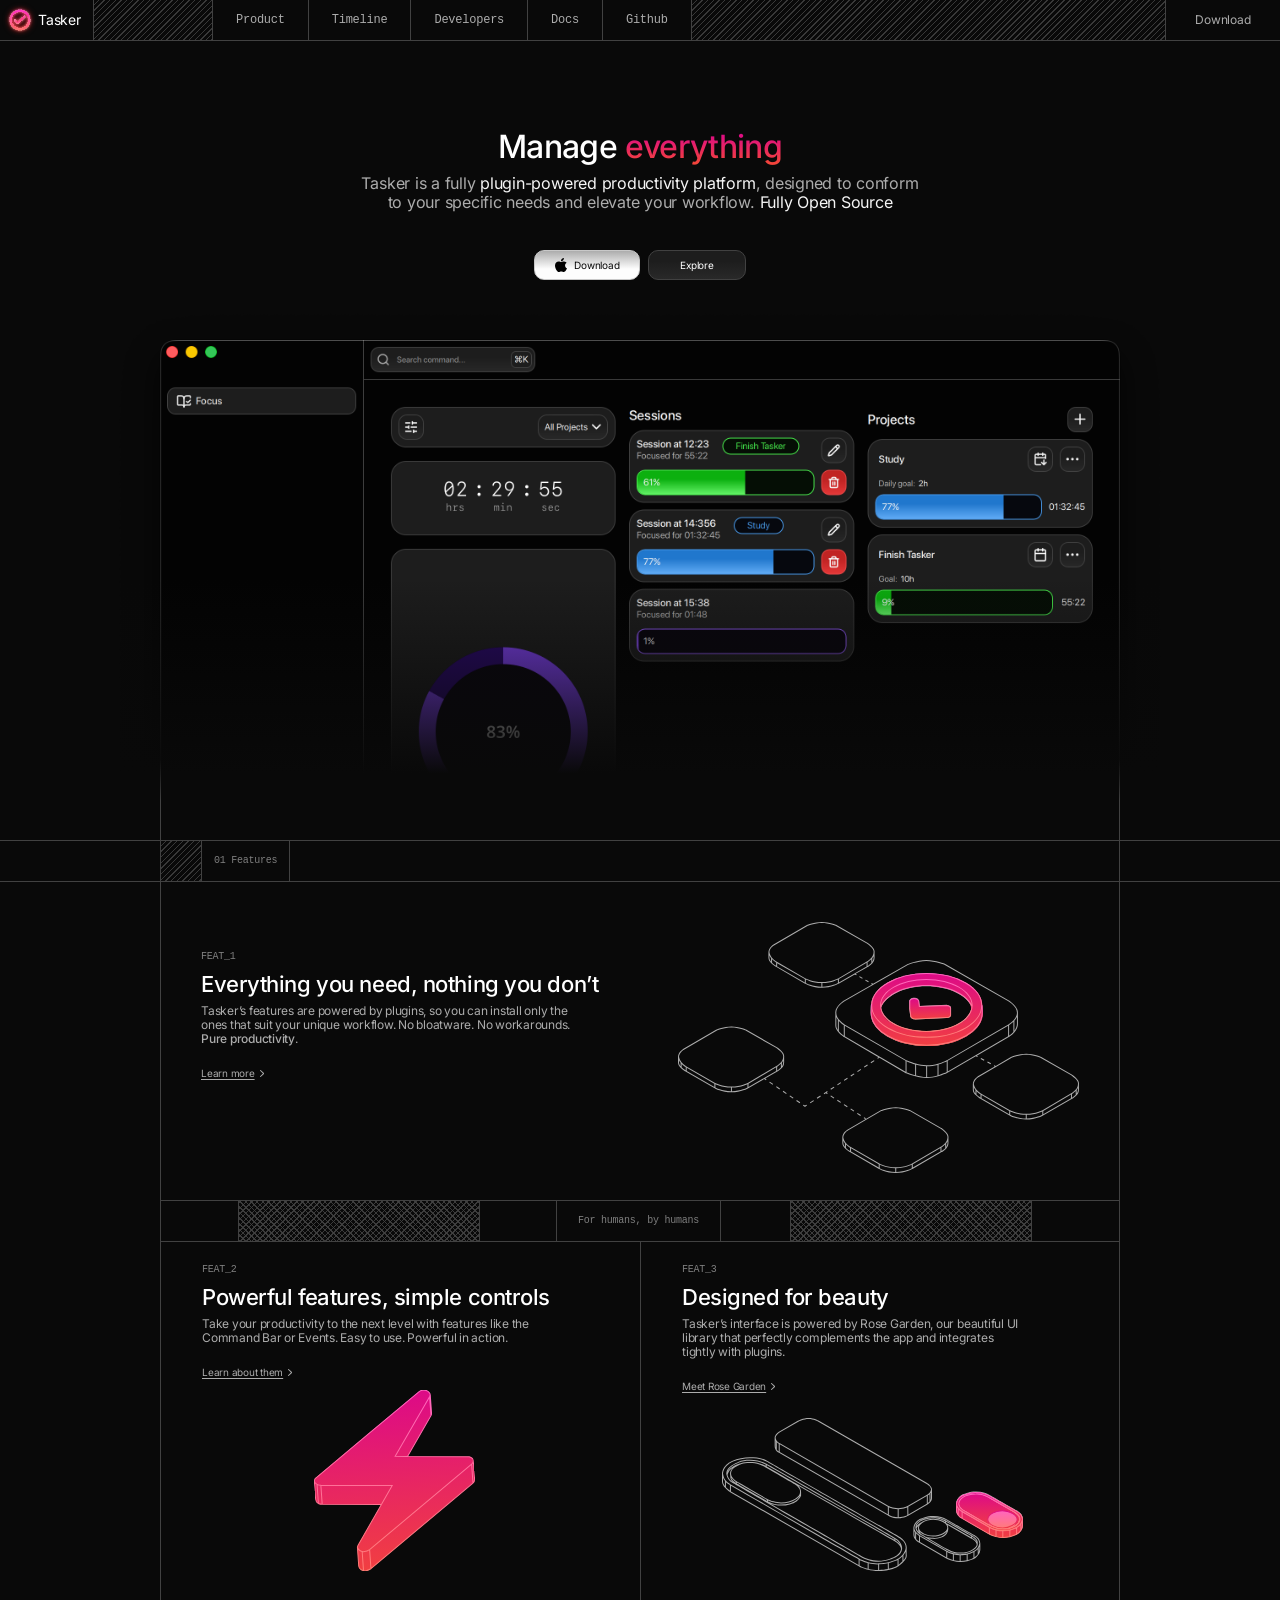
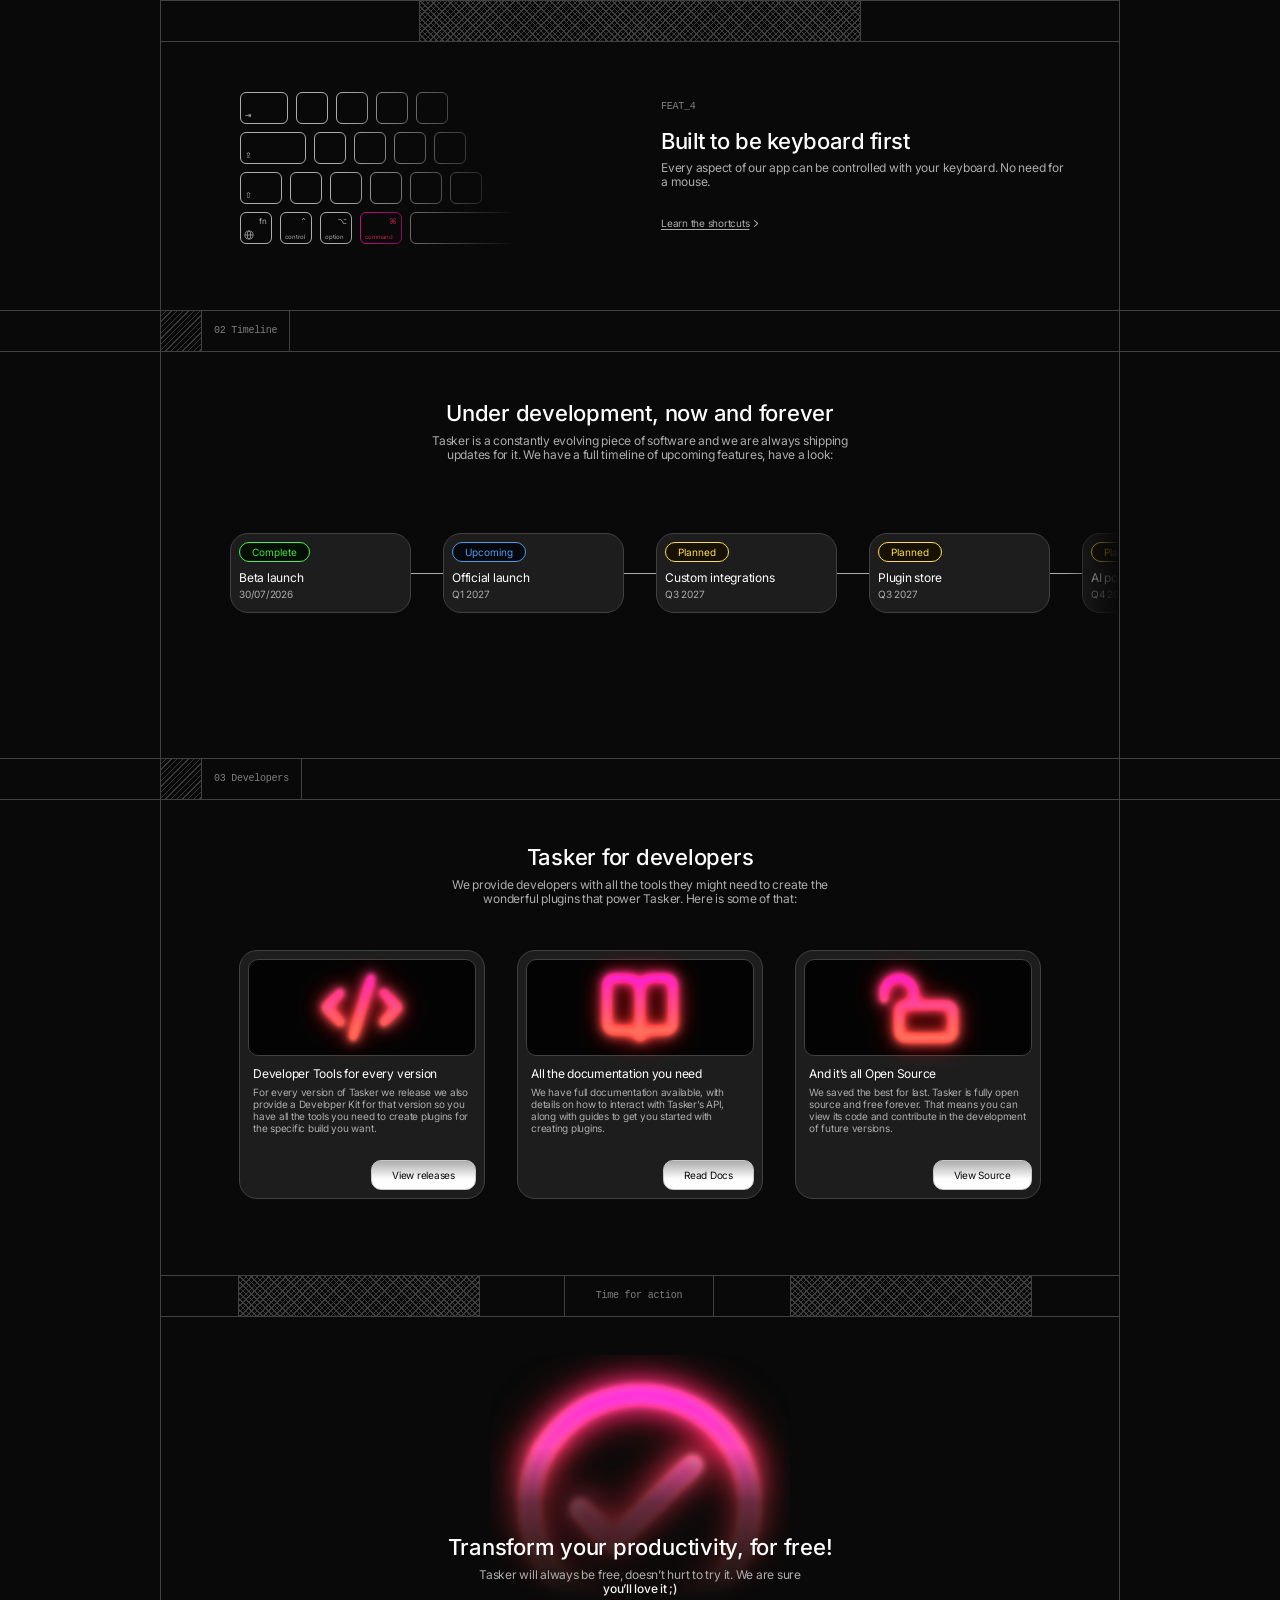
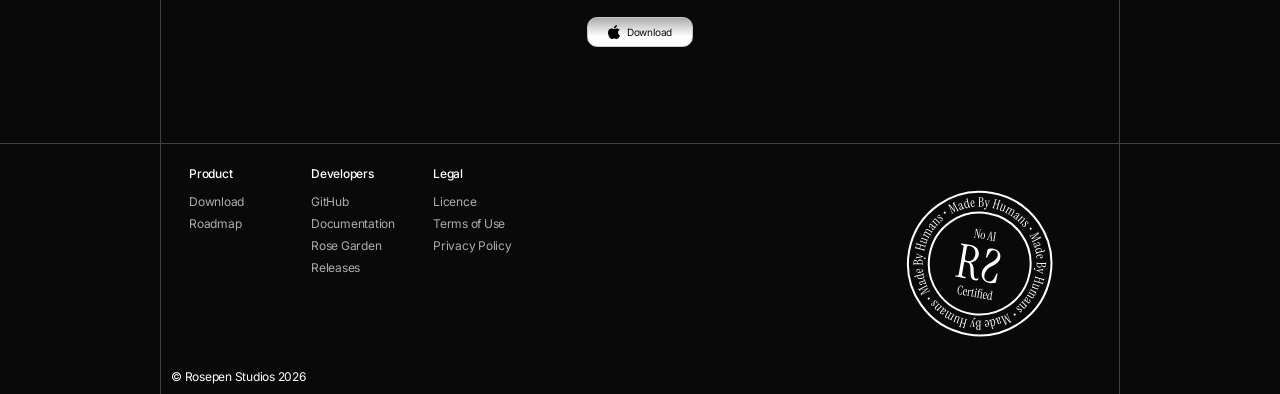
==== index.html @ f55a04af "Website upload" ====
<!doctype html>
<html lang="en">
<head>
<meta charset="utf-8">
<meta name="viewport" content="width=device-width, initial-scale=1">
<title>Tasker – Manage everything</title>
<meta name="description" content="Tasker is a fully plugin-powered, open source productivity platform for macOS. Install only what you need.">
<meta name="theme-color" content="#090909">
<link rel="stylesheet" href="styles.css">
</head>
<body>

<!-- ============ NAVBAR ============ -->
<header class="nav">
  <a class="nav__brand" href="#top" aria-label="Tasker home">
    <span class="glow glow--logo" aria-hidden="true">
      <span class="layer l1"><img src="assets/logo-1.svg" alt=""></span>
      <span class="layer l2"><img src="assets/logo-2.svg" alt=""></span>
      <span class="layer l3"><img src="assets/logo-3.svg" alt=""></span>
    </span>
    <span>Tasker</span>
  </a>
  <span class="nav__hatch nav__hatch--sm hatch-diag" aria-hidden="true"></span>
  <nav class="nav__links" aria-label="Main">
    <a href="#product">Product</a>
    <a href="#timeline">Timeline</a>
    <a href="#developers">Developers</a>
    <a href="https://rosepen-studios.gitbook.io/tasker/" data-todo="docs url">Docs</a>
    <a href="https://github.com/Firepixel85/Tasker-Labs" data-todo="todo">Github</a>
  </nav>
  <span class="nav__hatch hatch-diag" aria-hidden="true"></span>
  <a class="nav__download" href="download.html">Download</a>
</header>

<main id="top">

<!-- ============ HERO ============ -->
<section class="hero">
  <h1 class="hero__title">Manage <span class="grad">everything</span></h1>
  <p class="hero__sub">Tasker is a fully <strong>plugin-powered productivity platform</strong>, designed to conform to your specific needs and elevate your workflow. <strong>Fully Open Source</strong></p>
  <div class="hero__buttons">
    <a class="btn btn--white" href="download.html"><img class="btn__icon" src="assets/icon-apple.svg" alt="" width="12" height="14">Download</a>
    <a class="btn btn--gray" href="#product">Explore</a>
  </div>
  <div class="hero__shot">
    <img src="assets/app-preview.png" alt="Tasker app window showing a focus timer, sessions and projects" width="1054" height="735">
  </div>
</section>

<div class="rest">

<!-- ============ 01 FEATURES ============ -->
<div class="marker" id="product">
  <div class="marker__inner">
    <span class="marker__hatch hatch-diag" aria-hidden="true"></span>
    <span class="marker__label">01 Features</span>
  </div>
</div>

<section class="feat feat--1">
  <div class="feat__text">
    <p class="eyebrow">FEAT_1</p>
    <h2>Everything you need, nothing you don’t</h2>
    <p>Tasker’s features are powered by plugins, so you can install only the ones that suit your unique workflow. No bloatware. No workarounds. <b>Pure productivity</b>.</p>
    <a class="cta" href="#developers">Learn more<img src="assets/icon-chevron.svg" alt="" width="3" height="6"></a>
  </div>
  <img class="feat1__art" src="assets/feat1-chip.svg" alt="A central Tasker tile connected to four plugin tiles" width="401" height="251">
</section>

<div class="band" style="--lw:165px;--gl:76px;--gr:69px">
  <span class="band__hatch hatch-weave" aria-hidden="true"></span>
  <span class="band__label">For humans, by humans</span>
  <span class="band__hatch hatch-weave" aria-hidden="true"></span>
</div>

<div class="feat-row">
  <section class="feat feat--2">
    <p class="eyebrow">FEAT_2</p>
    <h2>Powerful features, simple controls</h2>
    <p>Take your productivity to the next level with features like the Command Bar or Events. Easy to use. Powerful in action.</p>
    <a class="cta" href="#">Learn about them<img src="assets/icon-chevron.svg" alt="" width="3" height="6"></a>
    <span class="bolt" aria-hidden="true"><img src="assets/feat2-bolt.svg" alt="" width="160" height="176"></span>
  </section>
  <section class="feat feat--3">
    <p class="eyebrow">FEAT_3</p>
    <h2>Designed for beauty</h2>
    <p>Tasker’s interface is powered by Rose Garden, our beautiful UI library that perfectly complements the app and integrates tightly with plugins.</p>
    <a class="cta" href="#">Meet Rose Garden<img src="assets/icon-chevron.svg" alt="" width="3" height="6"></a>
    <span class="toggles" aria-hidden="true">
      <img class="t-base" src="assets/feat3-base.svg" alt="" width="301" height="153">
      <span class="t-a"><img src="assets/feat3-a.svg" alt=""></span>
      <span class="t-b"><img src="assets/feat3-b.svg" alt=""></span>
      <span class="t-c"><img src="assets/feat3-c.svg" alt=""></span>
    </span>
  </section>
</div>

<div class="band band--tab" aria-hidden="true">
  <span class="band__hatch band__hatch--wide hatch-weave"></span>
</div>

<section class="feat feat--4">
  <div class="kb" aria-hidden="true">
    <span class="k" style="left:0;top:9px;width:48px"><b class="bl">⇥</b></span>
    <span class="k" style="left:56px;top:9px"></span>
    <span class="k" style="left:96px;top:9px"></span>
    <span class="k" style="left:136px;top:9px"></span>
    <span class="k" style="left:176px;top:9px"></span>

    <span class="k" style="left:0;top:49px;width:66px"><b class="bl">⇪</b></span>
    <span class="k" style="left:74px;top:49px"></span>
    <span class="k" style="left:114px;top:49px"></span>
    <span class="k" style="left:154px;top:49px"></span>
    <span class="k" style="left:194px;top:49px"></span>

    <span class="k" style="left:0;top:89px;width:42px"><b class="bl">⇧</b></span>
    <span class="k" style="left:50px;top:89px"></span>
    <span class="k" style="left:90px;top:89px"></span>
    <span class="k" style="left:130px;top:89px"></span>
    <span class="k" style="left:170px;top:89px"></span>
    <span class="k" style="left:210px;top:89px"></span>

    <span class="k" style="left:0;top:129px">
      <b class="tr">fn</b>
      <svg class="globe" viewBox="0 0 16 16" width="10" height="10" fill="none" stroke="currentColor" stroke-width="1.2"><circle cx="8" cy="8" r="6.5"/><ellipse cx="8" cy="8" rx="2.8" ry="6.5"/><path d="M1.5 8h13"/></svg>
    </span>
    <span class="k" style="left:40px;top:129px"><b class="tr">⌃</b><i class="bl">control</i></span>
    <span class="k" style="left:80px;top:129px"><b class="tr">⌥</b><i class="bl">option</i></span>
    <span class="k k--hot" style="left:120px;top:129px;width:42px"><b class="tr grad">⌘</b><i class="bl grad">command</i></span>
    <span class="k" style="left:170px;top:129px;width:176px"></span>
  </div>
  <div class="feat__text">
    <p class="eyebrow">FEAT_4</p>
    <h2>Built to be keyboard first</h2>
    <p>Every aspect of our app can be controlled with your keyboard. No need for a mouse.</p>
    <a class="cta" href="#">Learn the shortcuts<img src="assets/icon-chevron.svg" alt="" width="3" height="6"></a>
  </div>
</section>

<!-- ============ 02 TIMELINE ============ -->
<div class="marker" id="timeline">
  <div class="marker__inner">
    <span class="marker__hatch hatch-diag" aria-hidden="true"></span>
    <span class="marker__label">02 Timeline</span>
  </div>
</div>

<section class="timeline">
  <h2>Under development, now and forever</h2>
  <p class="timeline__lead">Tasker is a constantly evolving piece of software and we are always shipping updates for it. We have a full timeline of upcoming features, have a look:</p>
  <ol class="timeline__track" tabindex="0" aria-label="Roadmap, scroll sideways for more">
    <li class="tl-item">
      <span class="tag tag--green">Complete</span>
      <span class="tl-item__title">Beta launch</span>
      <span class="tl-item__date">30/07/2026</span>
    </li>
    <li class="tl-item">
      <span class="tag tag--blue">Upcoming</span>
      <span class="tl-item__title">Official launch</span>
      <span class="tl-item__date">Q1 2027</span>
    </li>
    <li class="tl-item">
      <span class="tag tag--yellow">Planned</span>
      <span class="tl-item__title">Custom integrations</span>
      <span class="tl-item__date">Q3 2027</span>
    </li>
    <li class="tl-item">
      <span class="tag tag--yellow">Planned</span>
      <span class="tl-item__title">Plugin store</span>
      <span class="tl-item__date">Q3 2027</span>
    </li>
    <li class="tl-item">
      <span class="tag tag--yellow">Planned</span>
      <span class="tl-item__title">AI powered features</span>
      <span class="tl-item__date">Q4 2027</span>
    </li>
    <li class="tl-item">
      <span class="tag tag--yellow">Planned</span>
      <span class="tl-item__title">More official plugins</span>
      <span class="tl-item__date">Q1 2028</span>
    </li>
  </ol>
</section>

<!-- ============ 03 DEVELOPERS ============ -->
<div class="marker" id="developers">
  <div class="marker__inner">
    <span class="marker__hatch hatch-diag" aria-hidden="true"></span>
    <span class="marker__label marker__label--wide">03 Developers</span>
  </div>
</div>

<section class="devs">
  <h2>Tasker for developers</h2>
  <p class="devs__lead">We provide developers with all the tools they might need to create the wonderful plugins that power Tasker. Here is some of that:</p>

  <div class="cards">
    <article class="card">
      <div class="card__panel">
        <span class="glow glow--code" aria-hidden="true">
          <span class="layer l1"><img src="assets/code-1.svg" alt=""></span>
          <span class="layer l2"><img src="assets/code-2.svg" alt=""></span>
          <span class="layer l3"><img src="assets/code-3.svg" alt=""></span>
        </span>
      </div>
      <h3>Developer Tools for every version</h3>
      <p>For every version of Tasker we release we also provide a Developer Kit for that version so you have all the tools you need to create plugins for the specific build you want.</p>
      <a class="btn btn--white card__btn" href="https://github.com/Firepixel85/Tasker-Labs/releases" data-todo="releases url">View releases</a>
    </article>

    <article class="card">
      <div class="card__panel">
        <span class="glow glow--book" aria-hidden="true">
          <span class="layer l1"><img src="assets/book-1.svg" alt=""></span>
          <span class="layer l2"><img src="assets/book-2.svg" alt=""></span>
          <span class="layer l3"><img src="assets/book-3.svg" alt=""></span>
        </span>
      </div>
      <h3>All the documentation you need</h3>
      <p>We have full documentation available, with details on how to interact with Tasker’s API, along with guides to get you started with creating plugins.</p>
      <a class="btn btn--white card__btn" href="https://rosepen-studios.gitbook.io/tasker/" data-todo="docs url">Read Docs</a>
    </article>

    <article class="card">
      <div class="card__panel">
        <span class="glow glow--lock" aria-hidden="true">
          <span class="layer l1"><img src="assets/lock-1.svg" alt=""></span>
          <span class="layer l2"><img src="assets/lock-2.svg" alt=""></span>
          <span class="layer l3"><img src="assets/lock-3.svg" alt=""></span>
        </span>
      </div>
      <h3>And it’s all Open Source</h3>
      <p>We saved the best for last. Tasker is fully open source and free forever. That means you can view its code and contribute in the development of future versions.</p>
      <a class="btn btn--white card__btn" href="https://github.com/Firepixel85/Tasker-Labs" data-todo="github url">View Source</a>
    </article>
  </div>
</section>

<div class="band" style="--lw:150px;--gl:84px;--gr:76px">
  <span class="band__hatch hatch-weave" aria-hidden="true"></span>
  <span class="band__label">Time for action</span>
  <span class="band__hatch hatch-weave" aria-hidden="true"></span>
</div>

<!-- ============ CTA ============ -->
<section class="cta-block" id="download">
  <div class="cta-block__icon" aria-hidden="true">
    <span class="glow glow--check">
      <span class="layer l1"><img src="assets/check-1.svg" alt=""></span>
      <span class="layer l2"><img src="assets/check-2.svg" alt=""></span>
      <span class="layer l3"><img src="assets/check-3.svg" alt=""></span>
    </span>
  </div>
  <div class="cta-block__text">
    <h2>Transform your productivity, for free!</h2>
    <p>Tasker will always be free, doesn’t hurt to try it. We are sure <strong>you’ll love it ;)</strong></p>
    <a class="btn btn--white" href="https://github.com/Firepixel85/Tasker-Labs/releases/download/2.0beta2/Tasker-2.0-beta2.dmg" data-todo="download url"><img class="btn__icon" src="assets/icon-apple-2.svg" alt="" width="12" height="13">Download</a>
  </div>
</section>
</div><!-- /rest -->

</main>

<!-- ============ FOOTER ============ -->
<footer class="footer">
  <div class="col footer__col">
    <div class="footer__links">
      <div>
        <h4>Product</h4>
        <a href="download.html" data-todo="download url">Download</a>
        <!-- <a href="#" data-todo="2% club url">The 2% Club</a> -->
        <a href="#timeline">Roadmap</a>
      </div>
      <div>
        <h4>Developers</h4>
        <a href="https://github.com/Firepixel85/Tasker-Labs" data-todo="github url">GitHub</a>
        <a href="https://rosepen-studios.gitbook.io/tasker/" data-todo="docs url">Documentation</a>
        <a href="https://github.com/Rosepen-Studios/Rose-Garden">Rose Garden</a>
        <a href="https://github.com/Firepixel85/Tasker-Labs/releases" data-todo="releases url">Releases</a>
      </div>
      <div>
        <h4>Legal</h4>
        <a href="https://github.com/Firepixel85/Tasker-Labs/blob/main/LICENSE.md" data-todo="licence url">Licence</a>
        <a href="https://github.com/Firepixel85/Tasker-Labs/blob/main/Terms%20of%20Use.md" data-todo="terms url">Terms of Use</a>
        <a href="https://github.com/Firepixel85/Tasker-Labs/blob/main/Privacy%20Policy.md" data-todo="privacy url">Privacy Policy</a>
      </div>
    </div>
    <img class="footer__stamp" src="assets/no-ai-stamp.svg" alt="Made by humans. No AI certified." width="192" height="192">
    <p class="footer__copy">© Rosepen Studios 2026</p>
  </div>
</footer>

<script>
  // Roadmap: drag with the mouse to scroll sideways (touch and trackpads already work)
  (function () {
    var el = document.querySelector('.timeline__track');
    if (!el) return;
    var down = false, startX = 0, startLeft = 0;
    el.addEventListener('pointerdown', function (e) {
      if (e.pointerType !== 'mouse') return;
      down = true; startX = e.clientX; startLeft = el.scrollLeft;
      el.classList.add('is-dragging');
    });
    window.addEventListener('pointermove', function (e) {
      if (down) el.scrollLeft = startLeft - (e.clientX - startX);
    });
    window.addEventListener('pointerup', function () {
      down = false; el.classList.remove('is-dragging');
    });
  })();
</script>
</body>
</html>
---- styles.css ----
/* ==========================================================
   Tasker landing page
   Built from the Figma frame "Website Landing Page" (1200px wide).
   Colours come straight from the Figma variables.
   ========================================================== */

@font-face {
  font-family: "Inter";
  src: url("fonts/inter-latin-400-normal.woff2") format("woff2");
  font-weight: 400;
  font-style: normal;
  font-display: swap;
}
@font-face {
  font-family: "Inter";
  src: url("fonts/inter-latin-500-normal.woff2") format("woff2");
  font-weight: 500;
  font-style: normal;
  font-display: swap;
}

:root {
  --bg: #090909;
  --bg-deep: #030303;
  --gray: #1d1d1d;
  --line: #414141;
  --text: #ffffff;
  --text-2: #acacac;
  --text-3: #7f7f7f;
  --text-hi: #f5f5f5;
  --pink: #dd0a87;
  --orange: #f3443a;

  --green: #4bf14f;
  --green-text: #3fe143;
  --green-bg: #050e05;
  --blue: #4b9ced;
  --blue-bg: #06080e;
  --yellow: #ffdc58;
  --yellow-bg: #161100;

  /* SF Pro on Apple devices, self-hosted Inter everywhere else */
  --sans: -apple-system, BlinkMacSystemFont, "SF Pro Text", "Inter", system-ui, sans-serif;
  --round: ui-rounded, "SF Pro Rounded", var(--sans);
  --mono: ui-monospace, "SF Mono", SFMono-Regular, Menlo, Consolas, monospace;
}

*, *::before, *::after { box-sizing: border-box; }

html { background: var(--bg); -webkit-text-size-adjust: 100%; scroll-behavior: smooth; }

body {
  margin: 0;
  background: var(--bg);
  color: var(--text);
  font-family: var(--sans);
  font-size: 12px;
  line-height: 14px;
  letter-spacing: -0.02em;
  -webkit-font-smoothing: antialiased;
  overflow-x: hidden;
}

h1, h2, h3, h4, p, ol, ul { margin: 0; padding: 0; }
a { color: inherit; text-decoration: none; }
img { display: block; max-width: 100%; }
ol, ul { list-style: none; }

.grad {
  background: linear-gradient(to bottom, var(--pink) 17%, var(--orange) 93%);
  -webkit-background-clip: text;
  background-clip: text;
  color: transparent;
  -webkit-text-fill-color: transparent;
}

/* ---------- hatch patterns (stand-ins for the Figma pattern fills) ---------- */
.hatch-diag {
  background: repeating-linear-gradient(135deg, transparent 0 3px, rgba(65, 65, 65, .85) 3px 4px);
}
.hatch-weave {
  background:
    repeating-linear-gradient(45deg, rgba(65, 65, 65, .9) 0 1px, transparent 1px 4px),
    repeating-linear-gradient(-45deg, rgba(65, 65, 65, .9) 0 1px, transparent 1px 4px);
}

/* ---------- layered glow icons (3 stacked SVGs with blend modes) ---------- */
.glow { position: relative; display: block; flex: none; }
.glow .layer { position: absolute; inset: 0; display: block; }
.glow .layer img {
  position: absolute;
  display: block;
  max-width: none;
  left: calc(var(--bx) * -1);
  top: calc(var(--by) * -1);
  width: calc(100% + var(--bx) * 2);
  height: calc(100% + var(--by) * 2);
}
.glow .l2 { mix-blend-mode: hard-light; }
.glow .l3 { mix-blend-mode: plus-lighter; }

.glow--logo { width: 20px; height: 20px; }
.glow--logo .l1 { --bx: 38.46%; --by: 38.46%; }
.glow--logo .l2 { --bx: 25%;    --by: 25%; }
.glow--logo .l3 { --bx: 16.67%; --by: 16.67%; }

.glow--code { width: 80.6px; height: 66.1px; }
.glow--code .l1 { --bx: 24.81%; --by: 30.26%; }
.glow--code .l2 { --bx: 32.25%; --by: 39.33%; }
.glow--code .l3 { --bx: 14.88%; --by: 18.15%; }

.glow--book { width: 74px; height: 67.4px; }
.glow--book .l1 { --bx: 27.03%; --by: 29.67%; }
.glow--book .l2 { --bx: 35.14%; --by: 38.58%; }
.glow--book .l3 { --bx: 16.22%; --by: 17.8%; }

.glow--lock { width: 77px; height: 68px; }
.glow--lock .l1 { --bx: 25.97%; --by: 29.41%; }
.glow--lock .l2 { --bx: 33.77%; --by: 38.24%; }
.glow--lock .l3 { --bx: 15.58%; --by: 17.65%; }

.glow--check { position: absolute; inset: 10%; }
.glow--check .l1 { --bx: 22.92%; --by: 22.92%; }
.glow--check .l2 { --bx: 16.67%; --by: 16.67%; }
.glow--check .l3 { --bx: 12.5%;  --by: 12.5%; }

/* ---------- buttons ---------- */
.btn {
  display: inline-flex;
  align-items: center;
  justify-content: center;
  gap: 7px;
  height: 30px;
  padding: 0 20px;
  border-radius: 10px;
  border: 1px solid;
  font-size: 10px;
  line-height: 12px;
  white-space: nowrap;
  cursor: pointer;
  transition: filter .15s ease, transform .15s ease;
}
.btn:hover { filter: brightness(1.12); }
.btn:active { transform: translateY(1px); }
.btn--white {
  color: #0a0a0a;
  border-color: #c8c8c8;
  background: linear-gradient(to top, #fdfdfd 36%, #acacac);
}
.btn--white:hover { filter: brightness(1.05); }
.btn--gray {
  color: #fff;
  padding: 0 31px;
  border-color: var(--line);
  background: linear-gradient(to top, #292929, #1d1d1d 64%);
}
.btn__icon { width: 12px; height: 14px; }

:focus-visible { outline: 2px solid var(--blue); outline-offset: 2px; }

/* ---------- navbar ---------- */
.nav {
  display: flex;
  align-items: stretch;
  height: 41px;
  border-bottom: 1px solid var(--line);
  position: relative;
  z-index: 5;
  background: var(--bg);
}
.nav > * { flex: none; }
.nav__brand {
  display: flex;
  align-items: center;
  gap: 8px;
  width: 94px;
  padding-left: 10px;
  border-right: 1px solid var(--line);
  font-size: 14px;
}
.nav__hatch { flex: 1 1 auto; border-right: 1px solid var(--line); }
.nav__hatch--sm { flex: none; width: 119px; }
.nav__links { display: flex; font-family: var(--mono); font-size: 12px; color: var(--text-2); }
.nav__links a {
  display: flex;
  align-items: center;
  padding: 0 23px;
  border-right: 1px solid var(--line);
  transition: color .15s;
}
.nav__links a:hover { color: #fff; }
.nav__download {
  display: grid;
  place-items: center;
  width: 114px;
  color: var(--text-2);
  transition: color .15s;
}
.nav__download:hover { color: #fff; }

/* ---------- hero ---------- */
.hero {
  position: relative;
  padding-top: 87px;
  text-align: center;
}
.hero__title {
  font-size: 32px;
  line-height: 38px;
  font-weight: 500;
  letter-spacing: -0.02em;
}
.hero__sub {
  width: min(620px, calc(100% - 32px));
  margin: 8px auto 0;
  font-size: 16px;
  line-height: 19px;
  color: var(--text-2);
  text-wrap: balance;
}
.hero__sub strong { color: var(--text-hi); font-weight: 400; }
.hero__buttons { display: flex; justify-content: center; gap: 8px; margin-top: 38px; }
.hero__shot {
  position: relative;
  width: min(1054px, calc(100% - 24px));
  height: 492px;
  margin: 28px auto 0;
  overflow: hidden;
}
.hero__shot img { width: 100%; height: auto; }
.hero__shot::after {
  content: "";
  position: absolute;
  inset: auto 0 0 0;
  height: 221px;
  background: linear-gradient(to bottom, rgba(9, 9, 9, 0), var(--bg) 88%);
}
/* the two column lines fade in at the bottom of the hero */
.hero::after {
  content: "";
  position: absolute;
  bottom: 0;
  left: 50%;
  width: 960px;
  max-width: 100%;
  height: 40px;
  transform: translateX(-50%);
  border-inline: 1px solid;
  border-image: linear-gradient(to bottom, rgba(65, 65, 65, 0), var(--line)) 1;
  pointer-events: none;
}

/* ---------- page body with the two vertical column lines ---------- */
.rest {
  position: relative;
  padding-top: 40px;
}
.rest::before {
  content: "";
  position: absolute;
  inset: 0 auto 0 50%;
  width: 960px;
  max-width: 100%;
  transform: translateX(-50%);
  border-inline: 1px solid var(--line);
  pointer-events: none;
}
.rest > :not(.marker) {
  position: relative;
  width: min(958px, 100%);
  margin-inline: auto;
}

/* ---------- section markers: "01 Features" ---------- */
.marker {
  position: relative;
  height: 42px;
  border-block: 1px solid var(--line);
}
.marker__inner { display: flex; width: 958px; max-width: 100%; height: 40px; margin: 0 auto; }
.marker__hatch { flex: none; width: 41px; border-right: 1px solid var(--line); }
.marker__label {
  display: flex;
  align-items: center;
  padding: 0 12px;
  border-right: 1px solid var(--line);
  font-family: var(--mono);
  font-size: 10px;
  line-height: 12px;
  color: var(--text-3);
  white-space: nowrap;
}

/* ---------- inner bands: "For humans, by humans" ---------- */
.band {
  height: 42px;
  border-block: 1px solid var(--line);
  display: grid;
  grid-template-columns: 77px 242px var(--gl, 76px) var(--lw, 165px) var(--gr, 69px) 242px 1fr;
  grid-template-rows: 40px;
}
.band > :nth-child(1) { grid-column: 2; }
.band > :nth-child(2) { grid-column: 4; }
.band > :nth-child(3) { grid-column: 6; }
.band__hatch { border-inline: 1px solid var(--line); }
.band__label {
  display: grid;
  place-items: center;
  border-inline: 1px solid var(--line);
  font-family: var(--mono);
  font-size: 10px;
  line-height: 12px;
  color: var(--text-3);
  white-space: nowrap;
}
.band--tab { display: flex; justify-content: center; }
.band__hatch--wide { width: 442px; max-width: 100%; }

/* ---------- features ---------- */
.eyebrow {
  font-family: var(--mono);
  font-weight: 500;
  font-size: 10px;
  line-height: 12px;
  color: var(--text-3);
}
.feat h2 {
  font-size: 22px;
  line-height: 26px;
  font-weight: 500;
  letter-spacing: -0.02em;
  white-space: nowrap;
}
.feat p:not(.eyebrow) { color: var(--text-2); }
.feat p b { font-weight: 500; }
.feat .eyebrow + h2 { margin-top: 8px; }
.feat h2 + p { margin-top: 7px; max-width: 379px; }
.feat--2 h2 + p, .feat--3 h2 + p { max-width: 346px; }
.cta {
  display: inline-flex;
  align-items: center;
  gap: 5px;
  margin-top: 21px;
  font-size: 10px;
  line-height: 12px;
  color: var(--text-2);
  text-decoration: underline;
  text-underline-position: from-font;
  transition: color .15s;
}
.cta:hover { color: #fff; }
.cta img { width: 4px; height: 7px; }

.feat--1 { height: 318px; padding: 69px 0 0 40px; }
.feat1__art { position: absolute; left: 517px; top: 40px; width: 401px; height: 251px; max-width: none; }

.feat-row { display: grid; grid-template-columns: 479px 1fr; height: 358px; }
.feat--2, .feat--3 { position: relative; padding: 22px 0 0 41px; }
.feat--3 { border-left: 1px solid var(--line); }
.bolt { position: absolute; left: 147px; top: 145px; width: 172px; height: 187px; display: grid; place-items: center; }
.bolt img { width: 161px; height: 177px; max-width: none; transform: rotate(-4deg); }

.toggles { display: block; position: absolute; left: 81px; top: 176px; width: 301px; height: 153px; }
.toggles img { max-width: none; }
.toggles .t-base { width: 301px; height: 153px; }
.toggles [class^="t-"]:not(.t-base) { position: absolute; display: block; }
.toggles .t-a { left: 234.3px; top: 74.1px; width: 65.85px; height: 45.05px; --bx: .76%; --by: 1.11%; }
.toggles .t-b { left: 236.4px; top: 75.6px; width: 61px;    height: 35.45px; --bx: .82%; --by: 1.41%; }
.toggles .t-c { left: 234.2px; top: 74.3px; width: 65.85px; height: 38.3px;  --bx: .77%; --by: 1.31%; }
.toggles [class^="t-"]:not(.t-base) img {
  position: absolute;
  left: calc(var(--bx) * -1);
  top: calc(var(--by) * -1);
  width: calc(100% + var(--bx) * 2);
  height: calc(100% + var(--by) * 2);
}

.feat--4 { height: 268px; }
.feat--4 .feat__text { position: absolute; left: 500px; top: 59px; }
.feat--4 .eyebrow { margin-bottom: 15px; }
.feat--4 .eyebrow + h2 { margin-top: 0; }
.feat--4 .cta { margin-top: 28px; }
.feat--4 h2 + p { max-width: 403px; }

/* keyboard */
.kb {
  display: block;
  position: absolute;
  left: 79px;
  top: 41px;
  width: 346px;
  height: 174px;
  -webkit-mask-image: linear-gradient(90deg, #000 41px, transparent 100%);
  mask-image: linear-gradient(90deg, #000 100px, transparent 80%);
}
.k {
  position: absolute;
  width: 32px;
  height: 32px;
  border: 1px solid var(--text-2);
  border-radius: 6px;
  color: var(--text-2);
  font-size: 8px;
  line-height: 10px;
  letter-spacing: 0;
}
.k b, .k i, .k svg { position: absolute; font-style: normal; font-weight: 400; }
.k .tr { top: 3px; right: 4px; }
.k .bl { left: 4px; bottom: 3px; }
.k i.bl { font-size: 6px; line-height: 7px; font-weight: 300; bottom: 3px; }
.k .globe { left: 3px; bottom: 3px; }
.k--hot { border-color: var(--pink); }

/* ---------- timeline ---------- */
.timeline { height: 406px; padding-top: 48px; text-align: center; }
.timeline h2 { font-size: 22px; line-height: 26px; font-weight: 500; }
.timeline__lead { width: 435px; max-width: calc(100% - 32px); margin: 8px auto 0; color: var(--text-2); }
.timeline__track {
  display: flex;
  align-items: center;
  margin-top: 71px;
  padding: 0 69px;
  overflow-x: auto;
  scrollbar-width: none;
  cursor: grab;
  text-align: left;
  -webkit-mask-image: linear-gradient(90deg, transparent 0, #000 53px, #000 calc(100% - 53px), transparent 100%);
  mask-image: linear-gradient(90deg, transparent 0, #000 53px, #000 calc(100% - 53px), transparent 100%);
}
.timeline__track::-webkit-scrollbar { display: none; }
.timeline__track.is-dragging { cursor: grabbing; user-select: none; }
.tl-item {
  position: relative;
  flex: none;
  width: 181px;
  height: 80px;
  background: var(--gray);
  border: 1px solid var(--line);
  border-radius: 18px;
}
.tl-item + .tl-item { margin-left: 32px; }
.tl-item + .tl-item::before {
  content: "";
  position: absolute;
  left: -33px;
  top: 39px;
  width: 32px;
  height: 1px;
  background: var(--text-2);
}
.tl-item .tag { position: absolute; left: 8px; top: 8px; }
.tl-item__title { position: absolute; left: 8px; top: 37px; color: #fff; }
.tl-item__date { position: absolute; left: 8px; top: 54px; font-family: var(--round); font-size: 10px; line-height: 12px; color: var(--text-2); }
.tag {
  display: inline-flex;
  align-items: center;
  height: 20px;
  padding: 0 12px;
  border: 1px solid;
  border-radius: 10px;
  font-family: var(--round);
  font-size: 10px;
  line-height: 12px;
  letter-spacing: 0;
}
.tag--green  { color: var(--green-text); border-color: var(--green);  background: var(--green-bg); }
.tag--blue   { color: var(--blue);       border-color: var(--blue);   background: var(--blue-bg); }
.tag--yellow { color: var(--yellow);     border-color: var(--yellow); background: var(--yellow-bg); }

/* ---------- developers ---------- */
.devs { height: 475px; padding-top: 44px; text-align: center; }
.devs h2 { font-size: 22px; line-height: 26px; font-weight: 500; }
.devs__lead { width: 425px; max-width: calc(100% - 32px); margin: 8px auto 0; color: var(--text-2); }
.cards { display: flex; justify-content: center; gap: 32px; margin-top: 44px; text-align: left; }
.card {
  position: relative;
  flex: none;
  width: 246px;
  height: 249px;
  background: var(--gray);
  border: 1px solid var(--line);
  border-radius: 18px;
}
.card__panel {
  position: absolute;
  left: 8px;
  top: 8px;
  width: 228px;
  height: 97px;
  display: grid;
  place-items: center;
  background: var(--bg-deep);
  border: 1px solid var(--line);
  border-radius: 10px;
}
.card h3 { position: absolute; left: 13px; top: 116px; font-size: 12px; line-height: 14px; font-weight: 400; color: #fff; }
.card p { position: absolute; left: 13px; top: 135px; width: 219px; font-size: 10px; line-height: 12px; color: var(--text-2); }
.card__btn { position: absolute; right: 8px; bottom: 8px; }

/* ---------- call to action ---------- */
.band + .cta-block { padding-top: 38px; padding-bottom: 96px; }
.cta-block { text-align: center; }
.cta-block__icon { position: relative; width: 300px; height: 300px; margin: 0 auto; overflow: hidden; }
.cta-block__icon::after {
  content: "";
  position: absolute;
  inset: 0;
  background: linear-gradient(to bottom, rgba(9, 9, 9, 0) 30.8%, rgba(9, 9, 9, .6) 49%, var(--bg) 82.2%);
}
.cta-block__text { position: relative; margin-top: -121px; }
.cta-block h2 { font-size: 22px; line-height: 26px; font-weight: 500; }
.cta-block p { width: 337px; max-width: calc(100% - 32px); margin: 8px auto 0; color: var(--text-2); }
.cta-block strong { color: var(--text-hi); font-weight: 500; }
.cta-block .btn { margin-top: 21px; }

/* ---------- footer ---------- */
.footer { height: 251px; border-top: 1px solid var(--line); }
.footer__col {
  position: relative;
  width: 960px;
  max-width: 100%;
  height: 250px;
  margin: 0 auto;
  border-inline: 1px solid var(--line);
}
.footer__links { display: flex; gap: 46px; padding: 23px 0 0 28px; }
.footer__links > div { width: 76px; }
.footer__links h4 { margin-bottom: 14px; font-size: 12px; line-height: 14px; font-weight: 500; color: #fff; }
.footer__links a { display: block; margin-bottom: 8px; white-space: nowrap; color: var(--text-2); transition: color .15s; }
.footer__links a:hover { color: #fff; }
.footer__stamp { position: absolute; left: 723px; top: 24px; width: 192px; height: 192px; transform: rotate(10deg); }
.footer__copy { position: absolute; left: 10px; bottom: 10px; color: #fff; }

/* ---------- download page ---------- */
.dl { padding: 88px 0 41px; text-align: center; }
.dl__art { position: relative; width: 186px; height: 252px; margin: 0 auto; }
.dl__art img {
  position: absolute;
  left: -0.27%;
  top: -0.2%;
  width: 100.54%;
  height: 100.4%;
  max-width: none;
}
/* fades the base of the arrow into the page so the heading can sit on top of it */
.dl__art::after {
  content: "";
  position: absolute;
  left: -43.5px;
  top: 156px;
  width: 273px;
  height: 111px;
  background: linear-gradient(to bottom, rgba(9, 9, 9, 0), var(--bg) 84.1%);
}
.dl h1 { position: relative; margin-top: -35px; font-size: 22px; line-height: 26px; font-weight: 400; }
.dl__links { position: relative; margin-top: 2px; color: var(--text-2); }
.dl__links a { text-decoration: underline; text-underline-position: from-font; transition: color .15s; }
.dl__links a:hover { color: #fff; }

.dl-pill {
  display: inline-flex;
  align-items: center;
  height: 30px;
  margin-top: 22px;
  border: 1px solid var(--line);
  border-radius: 10px;
  background: var(--gray);
  font-size: 10px;
  line-height: 12px;
  color: #fff;
  transition: filter .15s, transform .15s;
}
.dl-pill:hover { filter: brightness(1.15); }
.dl-pill:active { transform: translateY(1px); }
.dl-pill__icon { display: grid; place-items: center; width: 29px; height: 28px; border-right: 1px solid var(--line); }
.dl-pill__icon img { width: 14px; height: 14px; }
.dl-pill__text { padding: 0 18px 0 12px; }

.zigzag {
  height: 17px;
  margin-top: 18px;
  background: url("data:image/svg+xml;utf8,%3Csvg xmlns='http://www.w3.org/2000/svg' width='10' height='17' viewBox='0 0 10 17'%3E%3Cpolyline points='0,11 5,5 10,11' fill='none' stroke='%23888' stroke-width='1'/%3E%3C/svg%3E") repeat-x 0 0;
}

.versions { width: 199px; margin: 0 auto; }
.versions h2 { margin-top: 21px; font-size: 18px; line-height: 21px; font-weight: 400; letter-spacing: -0.02em; white-space: nowrap; }
.versions ul { display: flex; flex-direction: column; gap: 16px; margin-top: 14px; text-align: left; }
.ver { display: flex; align-items: center; gap: 9px; height: 30px; color: #fff; }
.ver img { width: 30px; height: 30px; flex: none; transition: filter .15s; }
.ver:hover img { filter: brightness(1.3); }
.ver__tag { font-style: normal; margin-left: 4px; }
.ver__tag--latest { color: #2ad62e; }
.ver__tag--beta { color: #fbc600; }

/* ==========================================================
   Smaller screens
   ========================================================== */
@media (max-width: 1000px) {
  .nav { overflow-x: auto; scrollbar-width: none; }
  .nav::-webkit-scrollbar { display: none; }
  .nav__hatch, .nav__hatch--sm { display: none; }
  .nav__download { margin-left: auto; padding: 0 16px; width: auto; }

  .hero { padding-top: 64px; }
  .hero__title { font-size: 28px; }
  .hero__sub { font-size: 14px; line-height: 18px; }
  .hero__shot { height: auto; aspect-ratio: 1054 / 492; }

  .band, .band--tab { display: flex; justify-content: center; }
  .band > .band__hatch { display: none; }
  .band__label { padding: 0 16px; }
  .band__hatch--wide { display: block !important; width: 70%; }

  .feat--1, .feat--2, .feat--3, .feat--4 { height: auto; padding: 40px 24px; }
  .feat h2 { white-space: normal; }
  .feat1__art, .bolt, .toggles, .kb { position: relative; left: auto; top: auto; }
  .feat1__art { width: 100%; max-width: 401px; height: auto; margin: 32px auto 0; }
  .feat-row { display: block; height: auto; }
  .feat--3 { border-left: 0; border-top: 1px solid var(--line); }
  .bolt { margin: 24px auto 0; }
  .toggles { margin: 24px auto 0; max-width: 100%; transform-origin: top left; }
  .feat--4 { display: flex; flex-direction: column-reverse; gap: 32px; }
  .feat--4 .feat__text { position: static; }
  .kb { width: 346px; max-width: 100%; margin: 0 auto; }

  .timeline h2, .devs h2, .cta-block h2 { padding: 0 16px; }
  .timeline { height: auto; padding-bottom: 56px; }
  .timeline__track { margin-top: 40px; padding: 0 24px; }
  .devs { height: auto; padding: 44px 16px 56px; }
  .cards { flex-direction: column; align-items: center; }
  .band + .cta-block { padding-bottom: 64px; }

  .footer { height: auto; }
  .footer__col { height: auto; padding-bottom: 56px; }
  .footer__links { flex-wrap: wrap; padding-left: 24px; }
  .footer__stamp { position: relative; left: auto; top: auto; margin: 32px 0 0 24px; }
  .footer__copy { left: 24px; }
}

@media (prefers-reduced-motion: reduce) {
  html { scroll-behavior: auto; }
  * { transition: none !important; }
}
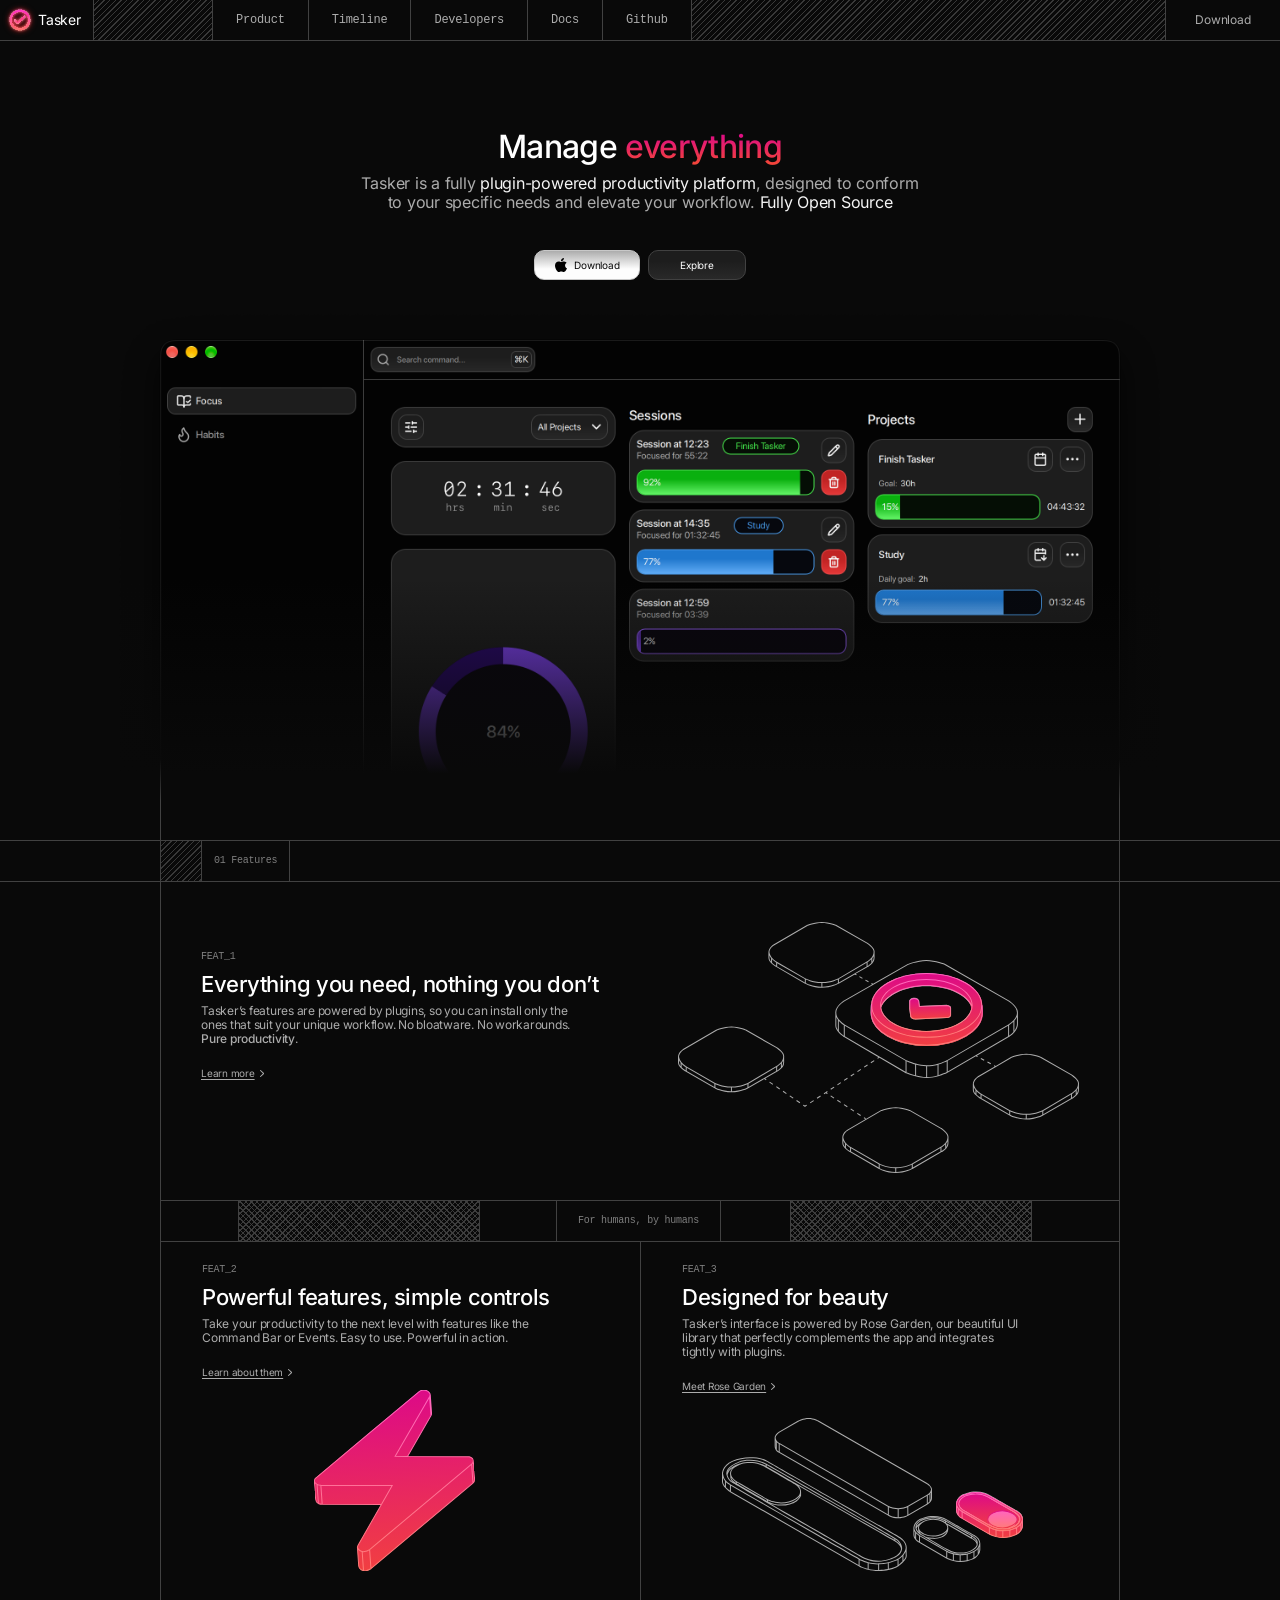
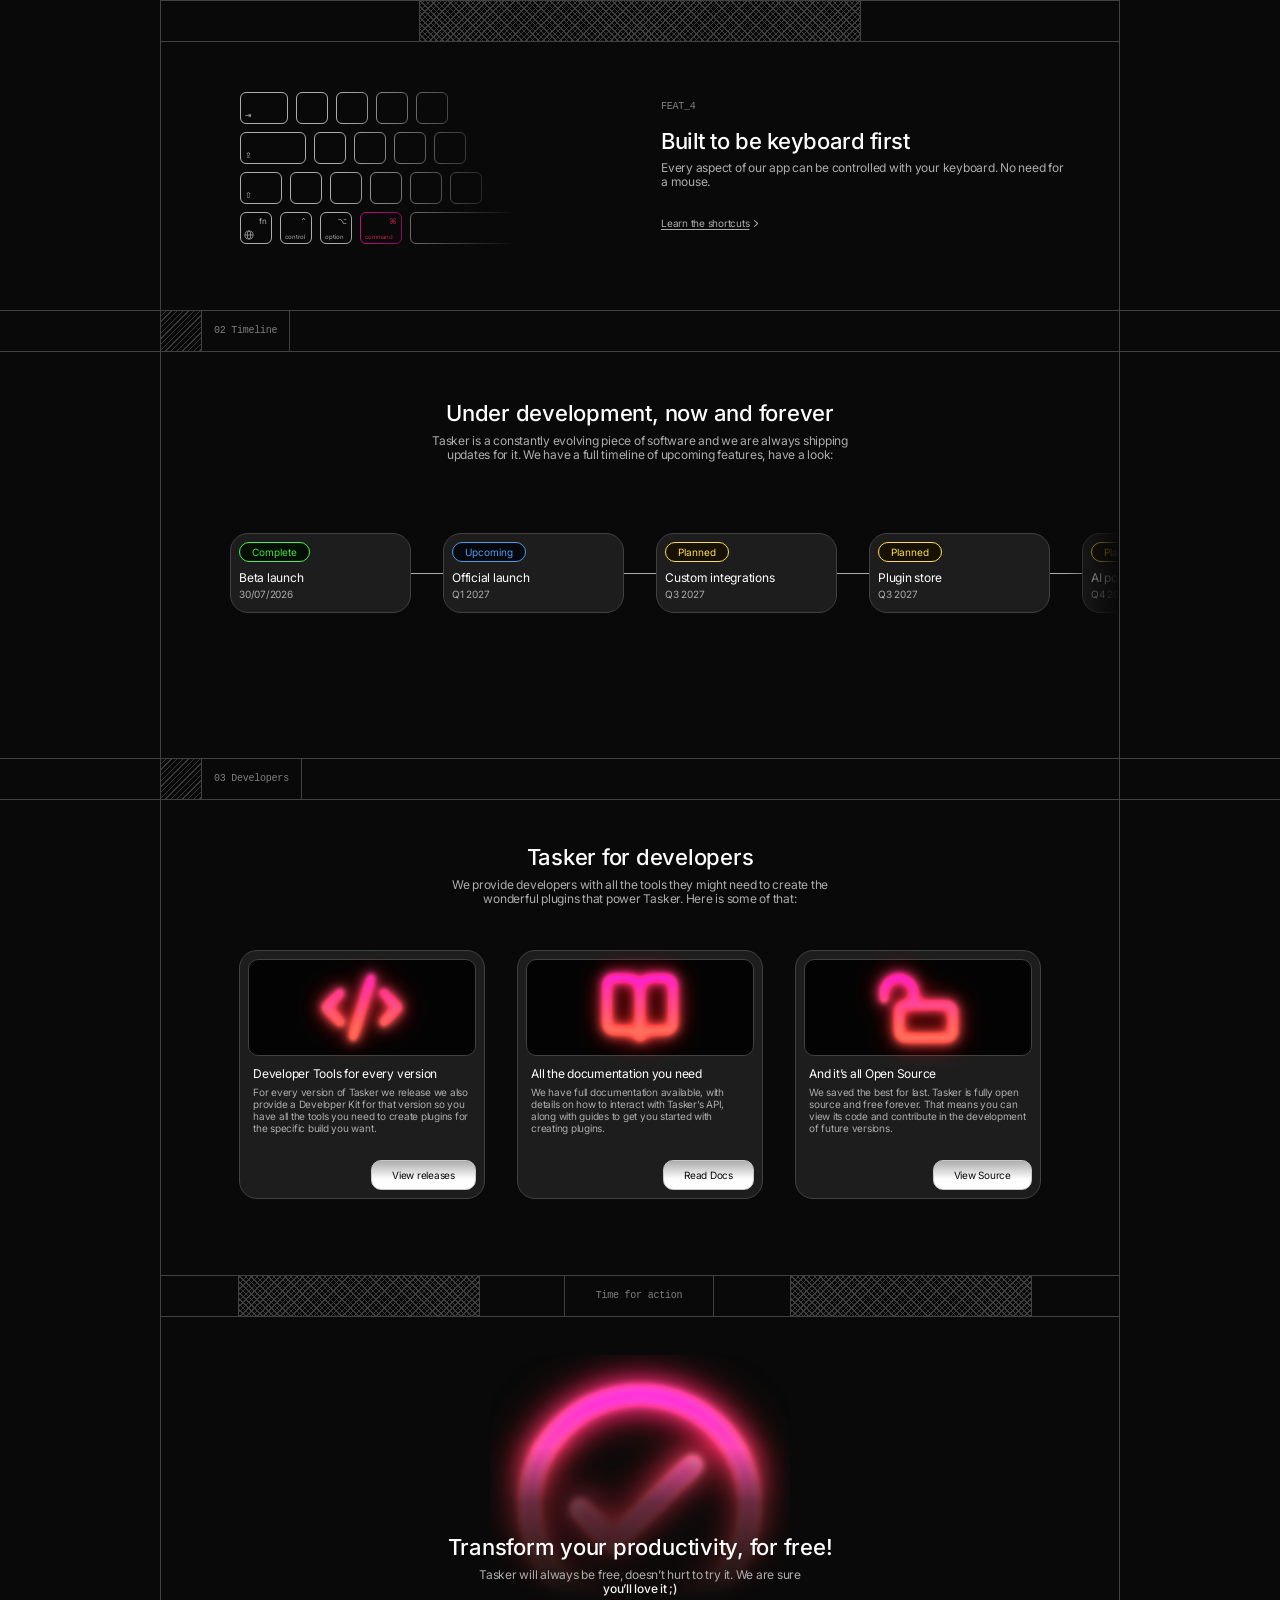
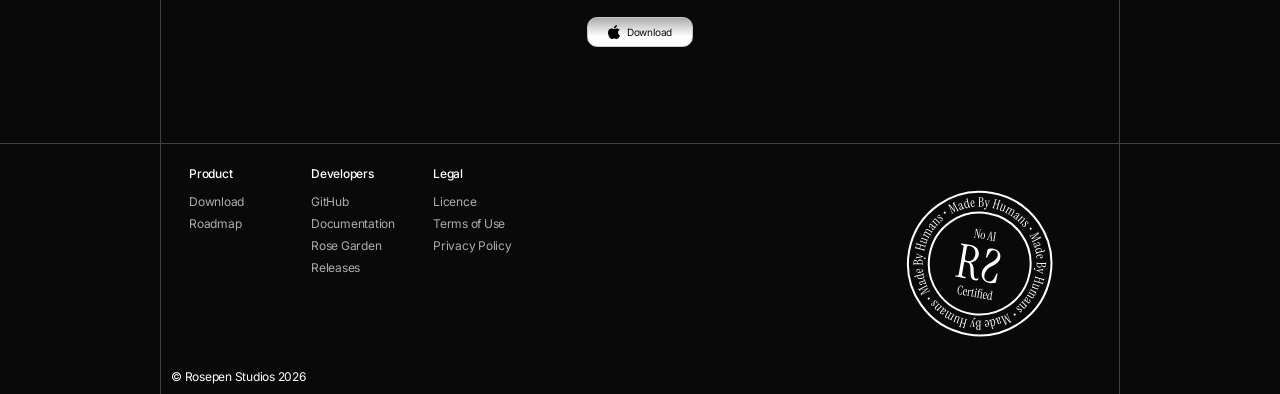
==== commit aa11db29: "Update index.html" ====
--- a/index.html
+++ b/index.html
@@ -7,6 +7,10 @@
 <meta name="description" content="Tasker is a fully plugin-powered, open source productivity platform for macOS. Install only what you need.">
 <meta name="theme-color" content="#090909">
 <link rel="stylesheet" href="styles.css">
+<link rel="apple-touch-icon" sizes="180x180" href="/apple-touch-icon.png">
+<link rel="icon" type="image/png" sizes="32x32" href="/favicon-32x32.png">
+<link rel="icon" type="image/png" sizes="16x16" href="/favicon-16x16.png">
+<link rel="manifest" href="/site.webmanifest">
 </head>
 <body>
 
@@ -254,7 +258,7 @@
   <div class="cta-block__text">
     <h2>Transform your productivity, for free!</h2>
     <p>Tasker will always be free, doesn’t hurt to try it. We are sure <strong>you’ll love it ;)</strong></p>
-    <a class="btn btn--white" href="https://github.com/Firepixel85/Tasker-Labs/releases/download/2.0beta2/Tasker-2.0-beta2.dmg" data-todo="download url"><img class="btn__icon" src="assets/icon-apple-2.svg" alt="" width="12" height="13">Download</a>
+    <a class="btn btn--white" href="download.html" data-todo="download url"><img class="btn__icon" src="assets/icon-apple-2.svg" alt="" width="12" height="13">Download</a>
   </div>
 </section>
 </div><!-- /rest -->
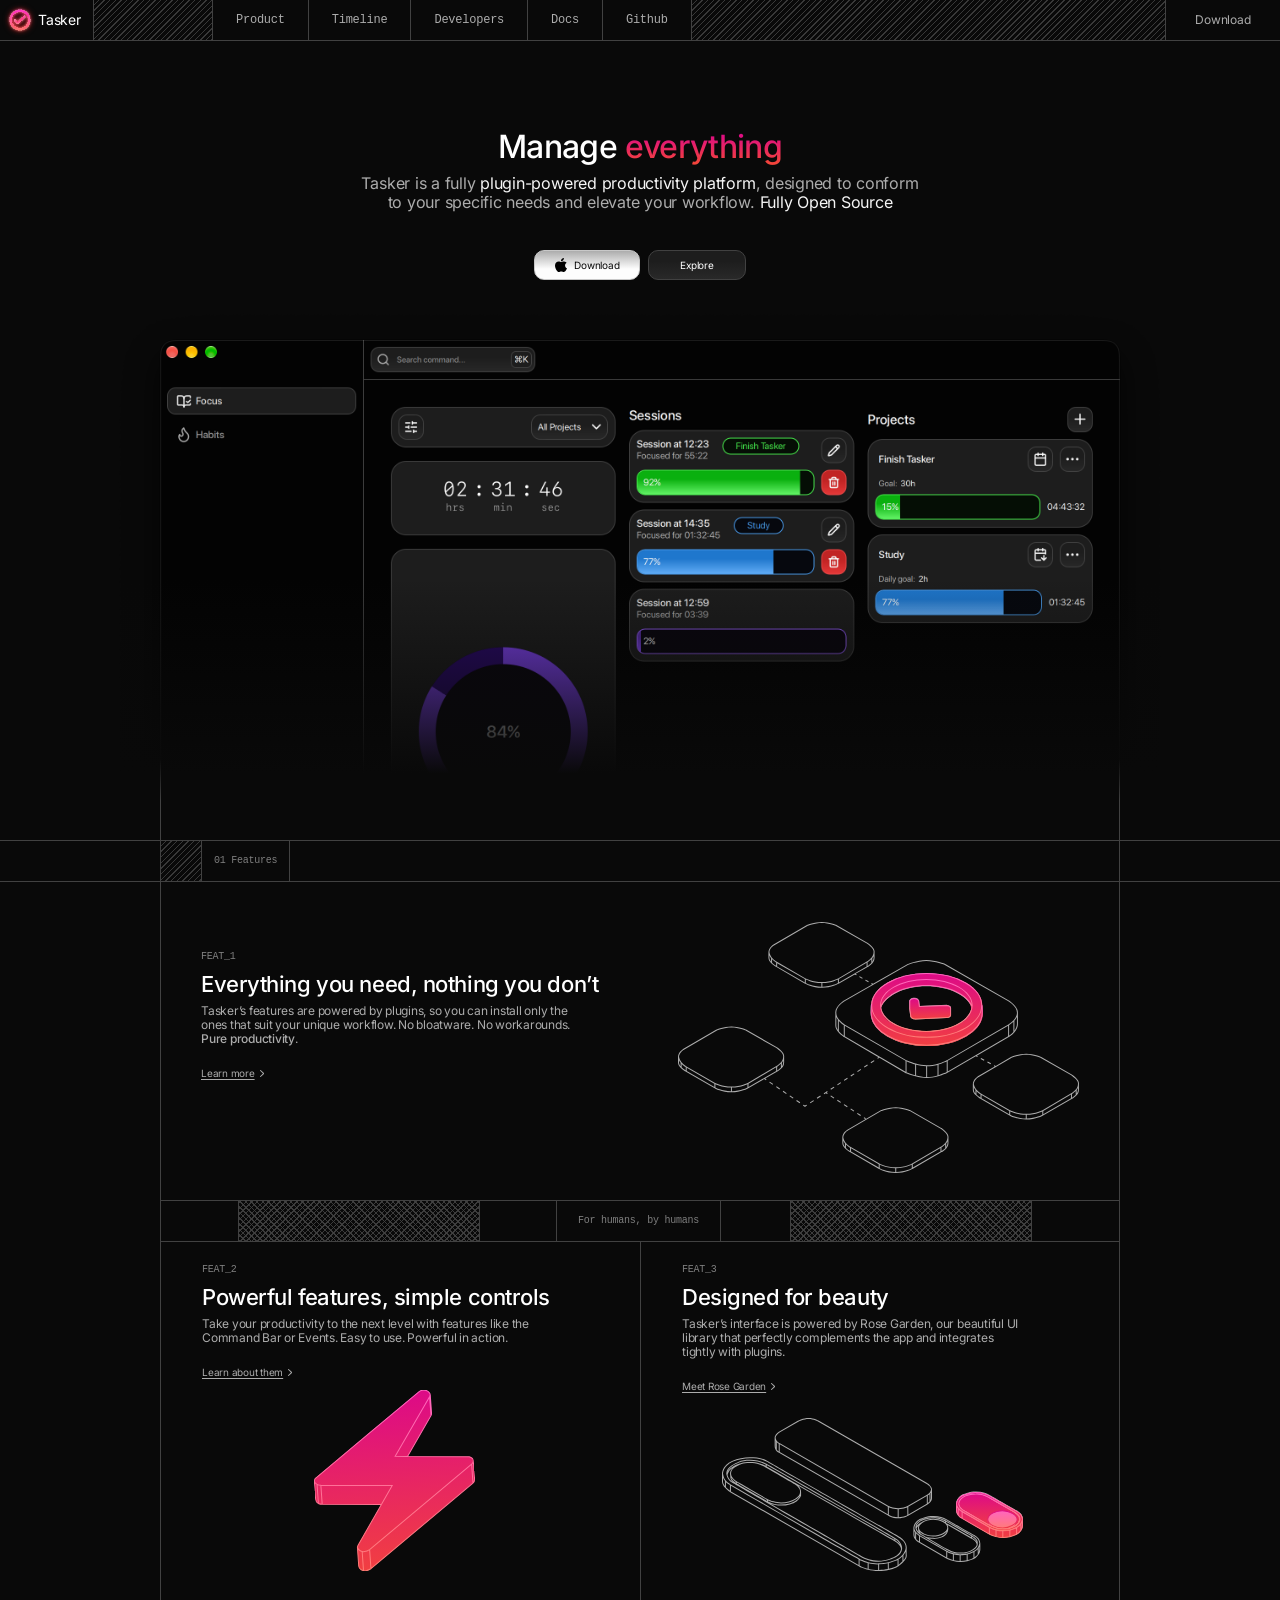
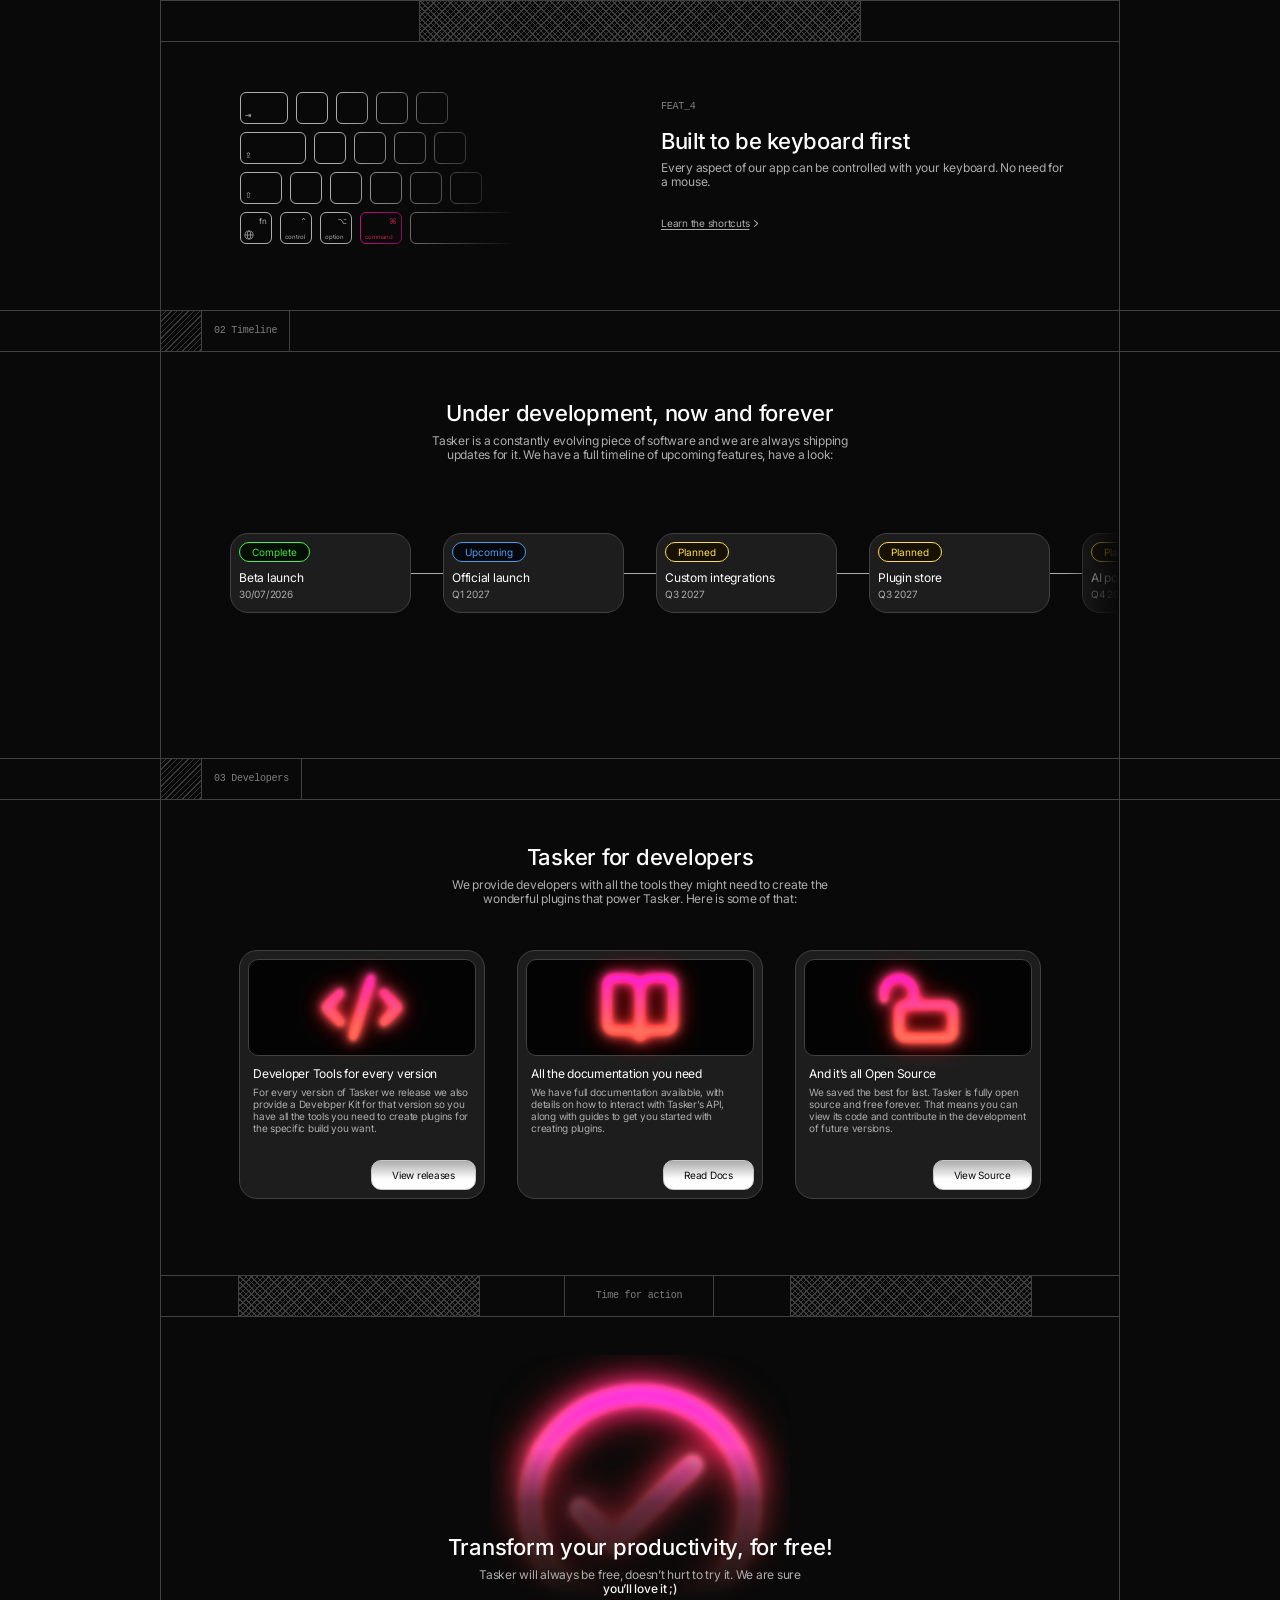
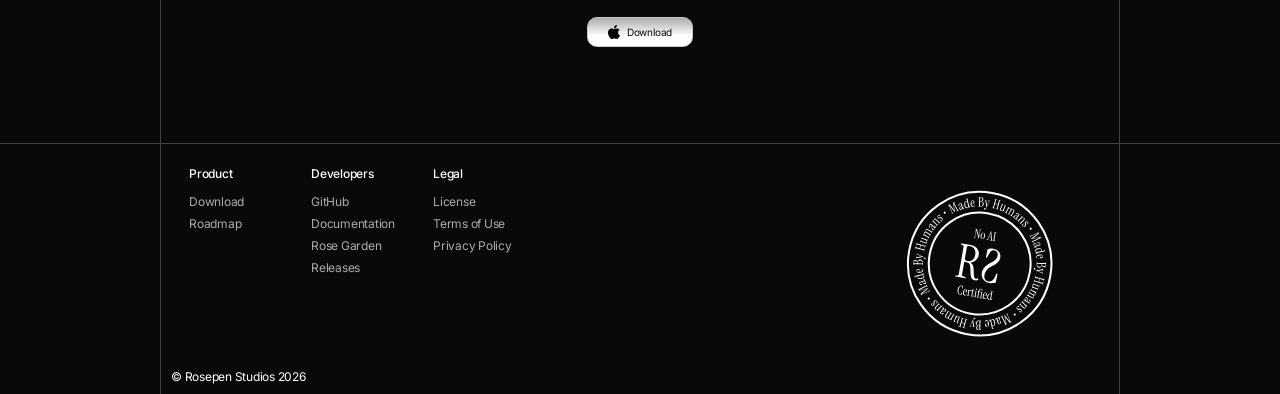
==== commit 583eb409: "Added legal" ====
--- a/index.html
+++ b/index.html
@@ -271,9 +271,9 @@
     <div class="footer__links">
       <div>
         <h4>Product</h4>
-        <a href="download.html" data-todo="download url">Download</a>
+        <a href="https://github.com/Firepixel85/Tasker-Labs/releases/download/2.0beta3/Tasker-2.0-beta3.dmg" data-todo="download url">Download</a>
         <!-- <a href="#" data-todo="2% club url">The 2% Club</a> -->
-        <a href="#timeline">Roadmap</a>
+        <a href="index.html#timeline">Roadmap</a>
       </div>
       <div>
         <h4>Developers</h4>
@@ -284,9 +284,9 @@
       </div>
       <div>
         <h4>Legal</h4>
-        <a href="https://github.com/Firepixel85/Tasker-Labs/blob/main/LICENSE.md" data-todo="licence url">Licence</a>
-        <a href="https://github.com/Firepixel85/Tasker-Labs/blob/main/Terms%20of%20Use.md" data-todo="terms url">Terms of Use</a>
-        <a href="https://github.com/Firepixel85/Tasker-Labs/blob/main/Privacy%20Policy.md" data-todo="privacy url">Privacy Policy</a>
+        <a href="legal/license.html" data-todo="licence url">License</a>
+        <a href="legal/terms-of-use.html" data-todo="terms url">Terms of Use</a>
+        <a href="legal/privacy-policy.html" data-todo="privacy url">Privacy Policy</a>
       </div>
     </div>
     <img class="footer__stamp" src="assets/no-ai-stamp.svg" alt="Made by humans. No AI certified." width="192" height="192">
